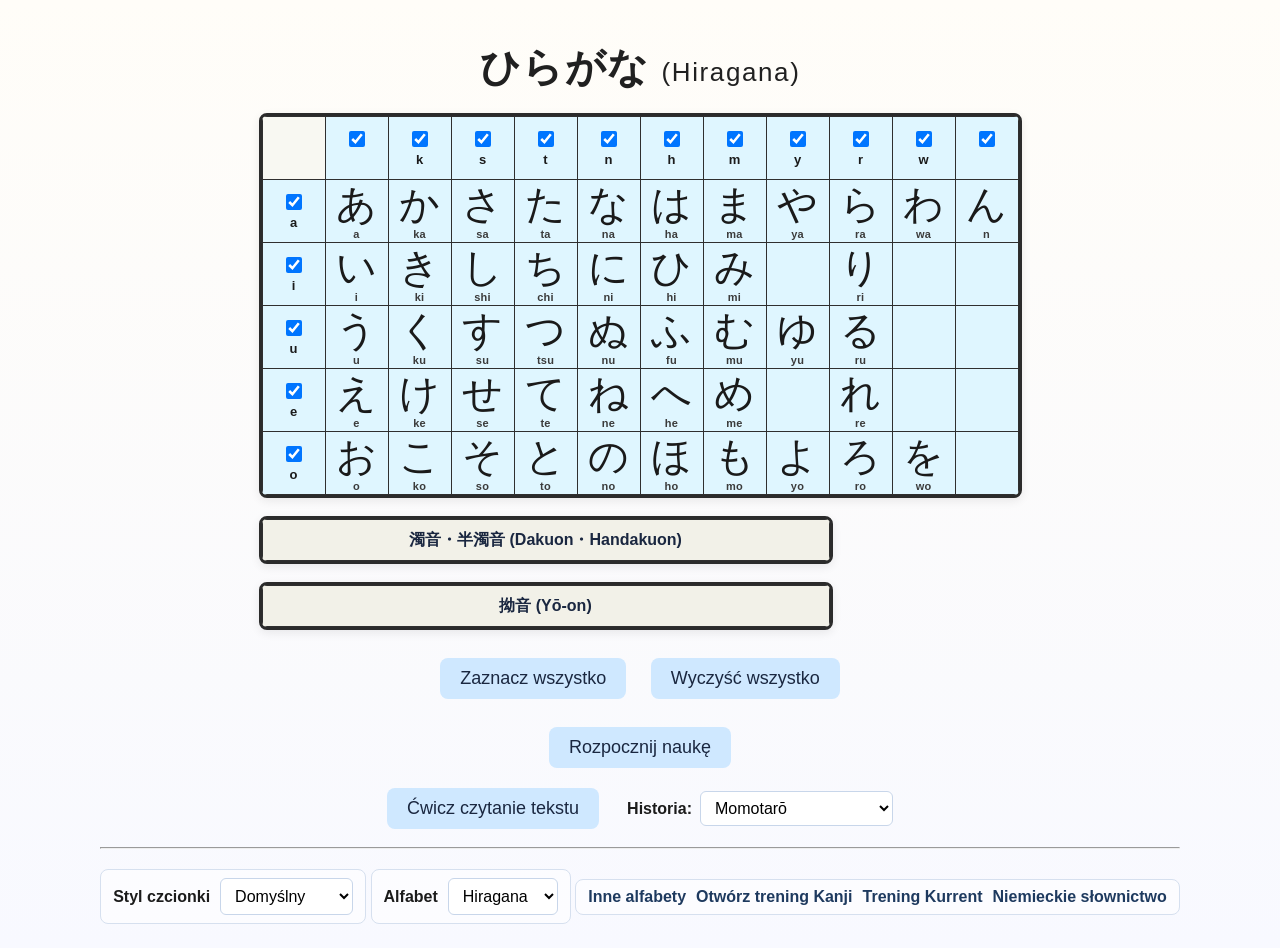
==== index.html @ 7f5a7259 "Extend Queen's Nephew story to 4, short chapters. Add new Kanji words from the story.  Can choose ho" ====
<!DOCTYPE html>
<html lang="pl">
<head>
    <meta charset="UTF-8">
    <title>Hiragana</title>
    <link rel="stylesheet" href="style.css">
</head>
<body class="font-style-default">
    <div class="page-shell">
        <h1>ひらがな <span>(Hiragana)</span></h1>

        <div id="selection-panel">
            <div id="table" aria-label="Hiragana table"></div>
            <div id="supplemental-tables"></div>

            <div class="table-actions">
                <button id="select-all" type="button">Zaznacz wszystko</button>
                <button id="clear-all" type="button">Wyczyść wszystko</button>
            </div>

            <button id="start">Rozpocznij naukę</button>
            <div class="reading-practice-controls">
                <button id="start-reading-practice" type="button">Ćwicz czytanie tekstu</button>
                <div id="reading-story-picker" class="reading-story-picker">
                    <label for="reading-story">Historia:</label>
                    <select id="reading-story"></select>
                    <div id="reading-foreign-names-picker" class="reading-foreign-names-picker" hidden>
                        <label for="reading-foreign-name-script">Wyrazy obce:</label>
                        <select id="reading-foreign-name-script">
                            <option value="hiragana">Hiragana</option>
                            <option value="katakana">Katakana</option>
                        </select>
                    </div>
                </div>
            </div>
        </div>

        <hr>

        <section id="reading-practice" class="reading-practice" aria-labelledby="reading-title" hidden>
            <h2 id="reading-title">Czytanie: Momotarō</h2>
            <p class="reading-disclaimer">
                Pamiętaj: は jako partykuła czyta się „wa”, へ — „e”, a を — „o”.
                Partykuły są pogrubione w tekście.
            </p>

            <div id="reading-active">
                <p id="reading-progress" aria-live="polite"></p>
                <div id="reading-line" class="reading-line" lang="ja"></div>
                <label for="reading-answer">Wpisz rōmaji tej linijki:</label>
                <input id="reading-answer" autocomplete="off" spellcheck="false">
                <p id="reading-feedback" role="status" aria-live="polite"></p>
                <button id="reading-submit" type="button">Dalej</button>
                <button id="reading-cancel" type="button">Zakończ czytanie</button>
            </div>

            <div id="reading-results" hidden>
                <h3 id="reading-results-title">Cały tekst</h3>
                <p id="reading-score"></p>
                <div id="reading-result-lines" lang="ja"></div>
                <p id="reading-source" class="reading-source"></p>
                <section class="reading-translation" aria-labelledby="reading-translation-title">
                    <h3 id="reading-translation-title">Tłumaczenie na polski</h3>
                    <p id="reading-translation" lang="pl"></p>
                </section>
                <button id="reading-repeat-chapter" type="button">Powtórz rozdział</button>
                <button id="reading-next-chapter" type="button">Przeczytaj następny rozdział</button>
                <button id="reading-back" type="button">Wróć do tabeli</button>
            </div>
        </section>

        <hr id="reading-divider" hidden>

        <div id="app" style="display:none;">
            <div id="char-box"></div>

            <input id="answer" placeholder="Podaj rōmaji" autocomplete="off" spellcheck="false">
            <button id="submit" type="button">Sprawdź</button>
            <button id="end-study" type="button">Zakończ naukę</button>
            <button id="repeat-study" type="button" style="display:none;">Powtórz</button>
            <button id="repeat-mistakes-study" type="button" style="display:none;">Powtórz tylko pomyłki</button>

            <div id="feedback"></div>

            <button id="continue" style="display:none;">Dalej</button>

            <hr>

            <button id="save">Zapisz postęp</button>
            <button id="load">Wczytaj postęp</button>
            <input type="file" id="fileInput" style="display:none;">
        </div>

        <div class="font-picker">
            <label for="font-style">Styl czcionki</label>
            <select id="font-style">
                <option value="default" selected>Domyślny</option>
                <option value="brush">Pędzel</option>
                <option value="elegant">Elegancki</option>
                <option value="modern">Nowoczesny</option>
            </select>
        </div>

        <div class="font-picker alphabet-picker">
            <label for="alphabet-type">Alfabet</label>
            <select id="alphabet-type">
                <option value="hiragana" selected>Hiragana</option>
                <option value="katakana">Katakana</option>
            </select>
        </div>

        <div class="font-picker">
            <a href="other-alphabets.html" class="nav-link">Inne alfabety</a>
            <a href="kanji.html" class="nav-link">Otwórz trening Kanji</a>
            <a href="kurrent.html" class="nav-link">Trening Kurrent</a>
            <a href="german.html" class="nav-link">Niemieckie słownictwo</a>
        </div>
    </div>

    <script src="common.js"></script>
    <script src="alphabets-common.js"></script>
    <script src="reading-vocabulary-data.js"></script>
    <script src="kana-data.js"></script>
    <script src="app.js"></script>
</body>
</html>
---- style.css ----
@import url('https://fonts.googleapis.com/css2?family=Caveat:wght@400;700&family=Cormorant+Garamond:wght@400;500;600;700&family=Yuji+Syuku&family=Noto+Sans+JP:wght@400;500;700&display=swap');

/* Wiegel Kurrent by Peter Wiegel; licensed under SIL OFL 1.1.
   See fonts/OFL-Wiegel-Kurrent.txt. */
@font-face {
    font-family: "WiegelKurrent";
    src: url("fonts/WiegelKurrent.ttf") format("truetype");
    font-weight: normal;
    font-style: normal;
    font-display: swap;
}

@font-face {
    font-family: "Shafarik";
    src: url("fonts/Shafarik-Regular.ttf") format("truetype");
    font-weight: 400;
    font-style: normal;
    font-display: swap;
}

:root {
    --page-font: "Segoe UI", "Hiragino Sans", "Yu Gothic", "Yu Mincho", Arial, sans-serif;
    --heading-font: "Hiragino Mincho Pro", "Yu Mincho", "MS Mincho", serif;
    --title-font: "Hiragino Mincho Pro", "Yu Mincho", "MS Mincho", serif;
    --hiragana-font: "Hiragino Mincho Pro", "Yu Mincho", "MS Mincho", serif;
    --label-font: "Segoe UI", "Hiragino Sans", Arial, sans-serif;
    --translit-font: "Segoe UI", "Hiragino Sans", Arial, sans-serif;
    --input-font: "Segoe UI", Arial, sans-serif;
}

body {
    font-family: var(--page-font);
    text-align: center;
    margin: 0;
    background: linear-gradient(180deg, #fffdf8 0%, #f8f9ff 100%);
    color: #1b1b1b;
}

body.font-style-default {
    --page-font: "Segoe UI", "Hiragino Sans", "Yu Gothic", "Yu Mincho", Arial, sans-serif;
    --heading-font: "Hiragino Mincho Pro", "Yu Mincho", "MS Mincho", serif;
    --title-font: "Hiragino Mincho Pro", "Yu Mincho", "MS Mincho", serif;
    --hiragana-font: "Hiragino Mincho Pro", "Yu Mincho", "MS Mincho", serif;
    --label-font: "Segoe UI", "Hiragino Sans", Arial, sans-serif;
    --translit-font: "Segoe UI", "Hiragino Sans", Arial, sans-serif;
    --input-font: "Segoe UI", Arial, sans-serif;
}

body.font-style-brush {
    --page-font: "Caveat", "Segoe UI", sans-serif;
    --heading-font: "Yuji Syuku", serif;
    --title-font: "Yuji Syuku", serif;
    --hiragana-font: "Yuji Syuku", serif;
    --label-font: "Caveat", "Segoe UI", sans-serif;
    --translit-font: "Caveat", "Segoe UI", sans-serif;
    --input-font: "Caveat", "Segoe UI", sans-serif;
}

body.font-style-elegant {
    --page-font: "Cormorant Garamond", Georgia, serif;
    --heading-font: "Yuji Syuku", serif;
    --title-font: "Yuji Syuku", serif;
    --hiragana-font: "Yuji Syuku", serif;
    --label-font: "Cormorant Garamond", Georgia, serif;
    --translit-font: "Cormorant Garamond", Georgia, serif;
    --input-font: "Cormorant Garamond", Georgia, serif;
}

body.font-style-modern {
    --page-font: "Noto Sans JP", "Segoe UI", Arial, sans-serif;
    --heading-font: "Noto Sans JP", "Segoe UI", sans-serif;
    --title-font: "Noto Sans JP", "Segoe UI", sans-serif;
    --hiragana-font: "Noto Sans JP", "Segoe UI", sans-serif;
    --label-font: "Noto Sans JP", "Segoe UI", sans-serif;
    --translit-font: "Noto Sans JP", "Segoe UI", sans-serif;
    --input-font: "Noto Sans JP", "Segoe UI", sans-serif;
}

.font-picker {
    display: inline-flex;
    align-items: center;
    gap: 10px;
    margin: 12px auto 0;
    padding: 8px 12px;
    border-radius: 8px;
    background: rgba(255,255,255,0.45);
    border: 1px solid #d6e0ef;
    font-size: 16px;
}

.font-picker label {
    font-weight: 600;
}

.alphabet-picker {
    margin-top: 8px;
}

.font-picker select {
    padding: 8px 10px;
    border-radius: 6px;
    border: 1px solid #c8d6ea;
    background: #fff;
    font-family: var(--input-font);
    font-size: 16px;
}

.nav-link {
    color: #1e3a5f;
    text-decoration: none;
    font-weight: 600;
}

.nav-link:hover {
    text-decoration: underline;
}

.page-shell {
    display: inline-block;
    margin-top: 28px;
    padding: 12px 18px 24px;
}

h1 {
    margin: 0 0 18px;
    font-size: 40px;
    font-weight: 700;
    color: #202020;
    letter-spacing: 0.04em;
    font-family: var(--title-font);
}

h1 span {
    font-size: 26px;
    font-weight: 500;
    font-family: var(--page-font);
}

#table,
#kanji-table {
    margin: 0 auto 18px;
    display: inline-block;
    border: 3px solid #2b2b2b;
    background: #f8f9ea;
    box-shadow: 0 3px 10px rgba(0, 0, 0, 0.08);
    border-radius: 8px;
    overflow: hidden;
    max-width: 100%;
}

#supplemental-tables {
    display: flex;
    flex-direction: column;
    align-items: flex-start;
    gap: 18px;
    width: 100%;
    margin: 0 auto 18px;
}

.supplemental-section {
    width: 100%;
    box-sizing: border-box;
    border: 3px solid #2b2b2b;
    border-radius: 8px;
    overflow: hidden;
    background: #f8f9ea;
    box-shadow: 0 3px 10px rgba(0, 0, 0, 0.08);
}

.supplemental-title {
    display: block;
    width: 100%;
    box-sizing: border-box;
    min-height: 42px;
    margin: 0;
    padding: 8px 12px;
    border: 1px solid #2f2f2f;
    border-radius: 0;
    background: #f2f1e8;
    font-family: var(--label-font);
    font-size: 16px;
    font-weight: 700;
    box-shadow: none;
}

.supplemental-title:hover {
    background: #e9e8df;
}

.supplemental-section:has(> .supplemental-title:active) {
    background: #2b2b2b;
}

.supplemental-table {
    width: 100%;
}

.supplemental-table th,
.supplemental-table td {
    width: auto;
    height: 58px;
}

.supplemental-table .corner-cell,
.supplemental-table .row-header {
    width: 82px;
}

.supplemental-table .supplemental-cell {
    font-size: 32px;
}

.supplemental-cell-multiple {
    display: flex;
    flex-direction: column;
    align-items: stretch;
    justify-content: space-around;
}

.supplemental-cell-multiple .supplemental-kana {
    flex: 0 0 auto;
    height: auto;
    gap: 0;
}

.supplemental-cell-multiple .kana-symbol {
    font-size: 21px;
}

.supplemental-cell-multiple .kana-translit {
    font-size: 9px;
}

.supplemental-kana.cell-selected {
    background-color: #dff6ff;
    border-radius: 4px;
}

.supplemental-kana .kana-symbol {
    font-size: 26px;
}

.supplemental-kana .kana-translit {
    font-size: 10px;
}

.youon-row-label {
    display: flex !important;
    align-items: center;
    justify-content: center;
    font-size: 18px;
    font-family: var(--hiragana-font);
}

.youon-mark {
    font-size: 13px;
    line-height: 1;
}

.youon-handakuten {
    margin-left: -0.45em;
}

.youon-small-kana {
    margin-left: 0em;
}

.supplemental-group-label {
    position: relative;
    background: #f2f1e8;
    padding: 0 !important;
    overflow: hidden;
}

.supplemental-group-label-text {
    position: absolute;
    top: 50%;
    left: 50%;
    display: flex;
    align-items: center;
    justify-content: space-around;
    font-family: var(--label-font);
    font-size: 14px;
    font-weight: 700;
    white-space: nowrap;
    transform: translate(-50%, -50%) rotate(-90deg);
    transform-origin: center;
}

.supplemental-group-heading th {
    height: 34px;
    background: #f2f1e8;
    font-family: var(--label-font);
    font-size: 14px;
}

.supplemental-empty {
    background: #f2f1e8 !important;
}

.hiragana-table {
    border-collapse: collapse;
    table-layout: fixed;
}

.linear-alphabet-table {
    margin: 0 auto;
}

.linear-alphabet-table .linear-position-header {
    width: 72px;
    background: #f2f1e8;
    font-family: var(--label-font);
}

.linear-alphabet-table .row-header {
    width: 82px;
}

.linear-alphabet-table .kana-symbol {
    font-size: 34px;
}

.alphabet-character-pair {
    display: flex;
    align-items: center;
    justify-content: center;
    gap: 2px;
    height: 100%;
}

.alphabet-character {
    display: flex;
    flex: 1 1 0;
    flex-direction: column;
    align-items: center;
    justify-content: center;
    gap: 4px;
    min-width: 0;
    height: 100%;
    margin: 0;
    padding: 2px;
    border: 0;
    border-radius: 0;
    background: transparent;
    color: inherit;
    font: inherit;
    cursor: pointer;
}

.alphabet-character:hover,
.alphabet-character.character-selected {
    background: #dff6ff;
}

.alphabet-character .kana-symbol {
    font-size: 28px;
    line-height: 1.1;
}

.alphabet-character .kana-translit {
    font-size: 9px;
}

.alphabet-answer-tools {
    align-items: center;
    justify-content: center;
    flex-wrap: wrap;
    gap: 6px;
    margin: 8px auto;
}

.alphabet-answer-tools .character-buttons {
    flex-wrap: wrap;
}

.alphabet-answer-tools .character-buttons button {
    min-width: 34px;
    padding: 6px 9px;
}

body.alphabet-church-slavonic .hiragana-cell,
body.alphabet-glagolitic-round .hiragana-cell,
body.alphabet-glagolitic-angular .hiragana-cell {
    font-family: "Noto Serif", "Noto Sans", "Segoe UI Symbol", serif;
}

body.alphabet-glagolitic-round .kana-symbol,
body.alphabet-glagolitic-round #char-box,
body.alphabet-glagolitic-round h1 {
    font-family: "Shafarik", serif;
}

body.alphabet-glagolitic-angular .kana-symbol,
body.alphabet-glagolitic-angular #char-box,
body.alphabet-glagolitic-angular h1 {
    font-family: "Shafarik", serif;
    font-feature-settings: "ss03" 1;
}

.hiragana-table th,
.hiragana-table td {
    border: 1px solid #2f2f2f;
    width: 62px;
    height: 62px;
    padding: 0;
    text-align: center;
    vertical-align: middle;
    background: #f8f8f2;
}

.corner-cell {
    width: 82px;
    background: #f2f1e8;
}

.column-header,
.row-header {
    background: #f2f1e8;
    font-weight: 600;
    font-family: var(--label-font);
}

.toggle {
    display: flex;
    flex-direction: column;
    align-items: center;
    justify-content: center;
    gap: 6px;
    width: 100%;
    height: 100%;
    font-size: 13px;
    line-height: 1;
    padding: 4px;
    box-sizing: border-box;
}

.toggle span {
    display: block;
    min-height: 1em;
}

.toggle .placeholder-label {
    visibility: hidden;
    pointer-events: none;
    user-select: none;
    min-height: 1em;
}

.toggle input {
    width: 16px;
    height: 16px;
    margin: 0;
    display: block;
}

.column-header .toggle,
.row-header .toggle {
    width: 100%;
    height: 100%;
    min-height: 100%;
}

.hiragana-cell {
    font-size: 40px;
    font-family: var(--hiragana-font);
    color: #1a1a1a;
    transition: background-color 0.2s ease;
}

.row-selected,
.column-header.col-selected,
.row-header.row-selected,
.hiragana-cell.row-selected,
.hiragana-cell.col-selected,
.hiragana-cell.cell-selected {
    background-color: #dff6ff !important;
}

.hiragana-cell {
    cursor: pointer;
}

.kana-stack {
    display: flex;
    flex-direction: column;
    align-items: center;
    justify-content: center;
    height: 100%;
    gap: 2px;
}

.kana-symbol {
    line-height: 1.1;
}

.kanji-symbol {
    font-size: 32px;
    line-height: 1.1;
    font-weight: 700;
    font-family: var(--hiragana-font);
}

.kana-translit {
    font-size: 11px;
    font-family: var(--translit-font);
    color: #3b3b3b;
    line-height: 1;
    letter-spacing: 0.02em;
    font-weight: 600;
}

#romaji-answer,
#meaning-answer,
#answer,
#kurrent-answer,
#vocabulary-answer {
    width: min(250px, 70vw);
    padding: 10px 12px;
    border-radius: 8px;
    border: 1px solid #d5ddeb;
    font-size: 18px;
    margin: 8px auto;
    display: block;
    font-family: var(--input-font);
}

.study-mode-panel {
    display: flex;
    align-items: center;
    justify-content: center;
    flex-wrap: nowrap;
    gap: 10px;
    width: fit-content;
    margin: 0 auto 10px;
    padding: 8px 12px;
    border-radius: 8px;
    background: rgba(255,255,255,0.45);
    border: 1px solid #d6e0ef;
    font-size: 16px;
}

.study-mode-pair {
    display: inline-flex;
    align-items: center;
    gap: 8px;
}

#selection-panel {
    display: flex;
    flex-direction: column;
    align-items: center;
}

.study-mode-panel select {
    padding: 8px 10px;
    border-radius: 6px;
    border: 1px solid #c8d6ea;
    background: #fff;
    font-family: var(--input-font);
    font-size: 16px;
}

.study-inputs {
    display: flex;
    flex-wrap: wrap;
    justify-content: center;
    gap: 12px;
    margin: 12px 0;
}

.kanji-choice-buttons {
    display: flex;
    justify-content: center;
    flex-wrap: wrap;
    gap: 12px;
    margin: 12px 0;
}

.kanji-choice-button {
    min-width: 88px;
    min-height: 74px;
    margin: 0;
    border: 1px solid #2f2f2f;
    background: #f8f8f2;
    font-family: var(--hiragana-font);
    font-size: 40px;
}

.kanji-choice-button.choice-correct {
    background: #d9f2dc;
}

.kanji-choice-button.choice-wrong {
    background: #f8d7da;
}

.kanji-meaning {
    font-size: 9px;
    color: #575757;
    line-height: 1.2;
    margin-top: 4px;
    font-family: var(--translit-font);
    font-weight: 600;
}

button {
    font-size: 18px;
    padding: 10px 20px;
    margin: 10px;
    border: none;
    border-radius: 8px;
    background: #cfe8ff;
    color: #1a2740;
    cursor: pointer;
    box-shadow: none;
    transition: background-color 0.15s ease, transform 0.05s ease;
}

button:hover {
    background: #b9ddff;
}

button:active {
    background: #a8d1ff;
    transform: translateY(1px);
}

.table-actions {
    margin-bottom: 8px;
}

#char-box {
    display: flex;
    flex-direction: column;
    align-items: center;
    justify-content: center;
    gap: 12px;
    min-height: 140px;
    font-size: 120px;
    margin: 20px;
}

.reading-practice {
    width: min(720px, 90vw);
    margin: 0 auto 20px;
    padding: 20px;
    box-sizing: border-box;
    border: 1px solid #d6e0ef;
    border-radius: 12px;
    background: rgba(255, 255, 255, 0.72);
}

.reading-practice h2,
.reading-practice h3 {
    margin: 8px 0 14px;
}

.reading-disclaimer {
    max-width: 620px;
    margin: 0 auto 20px;
    color: #414b5b;
}

.reading-practice-controls {
    display: flex;
    align-items: center;
    justify-content: center;
    flex-wrap: wrap;
    gap: 8px;
}

.reading-story-picker {
    display: inline-flex;
    align-items: center;
    gap: 8px;
    margin: 10px;
    font-weight: 600;
}

.reading-story-picker[hidden],
.reading-foreign-names-picker[hidden] {
    display: none;
}

.reading-story-picker select {
    padding: 7px 10px;
    border: 1px solid #c8d6ea;
    border-radius: 6px;
    background: #fff;
    font-family: var(--input-font);
    font-size: 16px;
}

.reading-foreign-names-picker {
    display: inline-flex;
    align-items: center;
    gap: 6px;
}

.reading-foreign-names-picker label {
    display: inline-flex;
    align-items: center;
    gap: 3px;
    font-weight: 400;
}

.reading-line {
    min-height: 2.2em;
    margin: 18px auto;
    font-family: var(--hiragana-font);
    font-size: clamp(28px, 5vw, 42px);
    line-height: 1.5;
    overflow-wrap: anywhere;
}

#reading-answer {
    display: block;
    width: min(420px, 80vw);
    margin: 8px auto 12px;
    padding: 10px 12px;
    border: 1px solid #c8d6ea;
    border-radius: 8px;
    font-family: var(--input-font);
    font-size: 18px;
}

#reading-feedback {
    min-height: 1.4em;
    margin: 8px;
    color: #9b2c2c;
}

.reading-result-line {
    margin: 14px 0;
    padding: 12px;
    border-radius: 8px;
    background: #f5f7fb;
    text-align: left;
}

.reading-result-hiragana {
    font-family: var(--hiragana-font);
    font-size: 24px;
    line-height: 1.5;
}

.reading-result-hiragana .has-reading-meaning {
    cursor: help;
}

.reading-verse-number {
    display: inline-block;
    margin-right: 8px;
    color: #52627a;
    font-family: var(--input-font);
    font-size: 14px;
    font-weight: 700;
    vertical-align: middle;
}

.reading-source {
    color: #5b6472;
    font-size: 14px;
    font-style: italic;
}

.reading-result-answer,
.reading-correction {
    margin: 6px 0 0;
    font-family: var(--input-font);
    font-size: 17px;
    overflow-wrap: anywhere;
}

.reading-correction {
    color: #b42318;
}

.reading-result-hiragana .is-incorrect {
    color: #b42318;
    text-decoration: underline wavy #b42318;
}

/* Kurrent script: the glyphs sit on the baseline and need generous line
   height, otherwise the descenders/long connecting strokes get clipped. */
.kurrent-text {
    font-family: "WiegelKurrent", var(--page-font);
    line-height: 1.5;
}

.kurrent-word {
    font-size: 0.55em;
    line-height: 1.5;
}

.deck-grid {
    display: grid;
    grid-template-columns: repeat(auto-fit, minmax(190px, 1fr));
    gap: 10px;
    margin: 0 auto 14px;
    max-width: 640px;
}

.deck-label {
    display: flex;
    align-items: center;
    gap: 8px;
    padding: 10px 12px;
    border: 1px solid #c8d6ea;
    border-radius: 8px;
    background: #f8f8f2;
    font-size: 16px;
    cursor: pointer;
    text-align: left;
}

.deck-label.deck-selected {
    background: #dff6ff;
    border-color: #7bb7d6;
}

.deck-label input {
    width: 16px;
    height: 16px;
    margin: 0;
    flex: 0 0 auto;
}

.deck-count {
    color: #575757;
    font-size: 13px;
}

.vocabulary-detail {
    margin-top: 8px;
    color: #575757;
    font-family: var(--translit-font);
    font-size: 14px;
}

.character-buttons {
    display: flex;
    justify-content: center;
    gap: 4px;
}

.character-buttons button {
    min-width: 42px;
    margin: 2px;
    padding: 6px 10px;
}

.font-note {
    font-size: 12px;
    color: #6a6a6a;
    margin: 14px 0 0;
}

.kurrent-translit {
    font-family: var(--translit-font);
    font-size: 11px;
    color: #3b3b3b;
    letter-spacing: 0.02em;
    font-weight: 600;
}

/* Siatka liter: kafelka para mała + wielka, bez podpisów.
   .page-shell jest inline-block i kurczy się do treści, więc kontener
   dostaje jawną szerokość - inaczej siatka zwija się do kilku kolumn. */
#kurrent-table {
    display: block;
    width: min(1100px, 94vw);
    margin: 0 auto 18px;
    border: 3px solid #2b2b2b;
    border-radius: 8px;
    background: #f2f1e8;
    box-shadow: 0 3px 10px rgba(0, 0, 0, 0.08);
    overflow: hidden;
}

.letter-grid {
    display: grid;
    grid-template-columns: repeat(auto-fill, minmax(58px, 1fr));
    gap: 3px;
    padding: 5px;
}

.letter-pair {
    display: flex;
    align-items: center;
    justify-content: center;
    gap: 8px;
    padding: 3px 4px;
    border: 1px solid #2f2f2f;
    border-radius: 5px;
    background: #f8f8f2;
    transition: background-color 0.2s ease;
}

.letter-form {
    display: flex;
    flex-direction: column;
    align-items: center;
    gap: 1px;
}

/* Podpis pod glifem: która litera to jest, a nie jak się czyta. */
.letter-name {
    font-family: var(--translit-font);
    font-size: 10px;
    font-weight: 600;
    color: #4b4b4b;
    letter-spacing: 0.02em;
    line-height: 1;
}

.letter-glyph {
    font-size: 24px;
    cursor: pointer;
    padding: 0 1px;
    border-radius: 3px;
    border: 1px solid transparent;
}

.letter-upper {
    color: #1a1a1a;
}

.letter-glyph.cell-selected {
    background: #dff6ff;
    border-color: #7bb7d6;
}

.letter-case-bar {
    display: flex;
    justify-content: center;
    gap: 18px;
    padding: 10px;
    border-top: 1px solid #2f2f2f;
    background: #f2f1e8;
}

.letter-case-bar .toggle {
    flex-direction: row;
    gap: 8px;
    font-size: 14px;
}

.prompt-main {
    font-size: 1em;
    line-height: 1;
}

.prompt-kanji {
    font-size: 30px;
    color: #4b4b4b;
    font-weight: 700;
    letter-spacing: 0.04em;
}

#feedback {
    margin: 20px;
    font-size: 20px;
}

input {
    font-size: 20px;
    padding: 10px;
    border: 1px solid #c8d6ea;
    border-radius: 6px;
    background: #fff;
    font-family: var(--input-font);
}
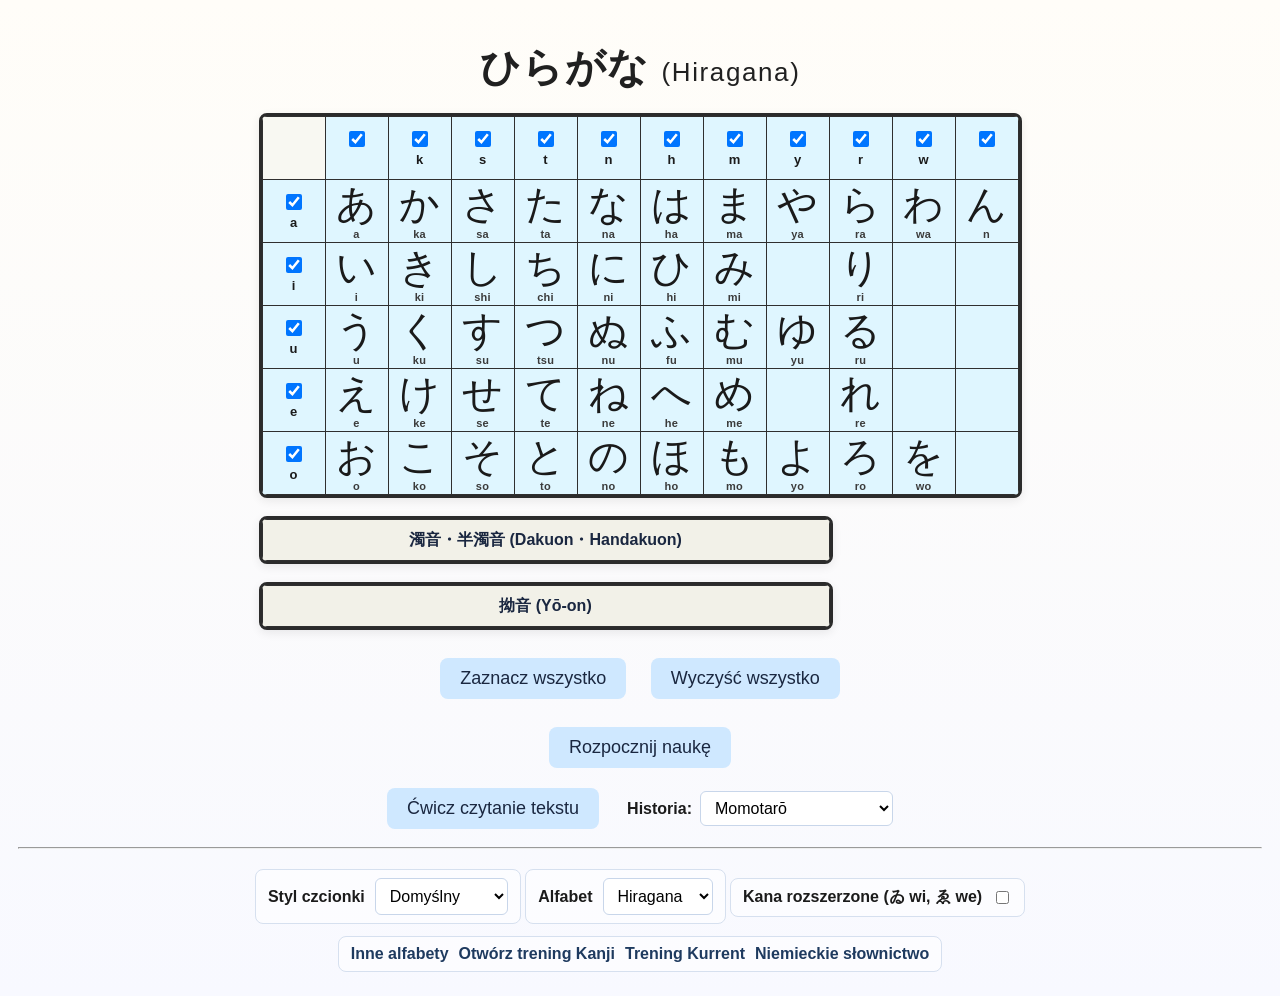
==== commit d09da010: "Add extended kana (wi, we)." ====
--- a/index.html
+++ b/index.html
@@ -110,6 +110,11 @@
         </div>
 
         <div class="font-picker">
+            <label id="extended-kana-label" for="extended-kana">Kana rozszerzone (ゐ wi, ゑ we)</label>
+            <input id="extended-kana" type="checkbox">
+        </div>
+
+        <div class="font-picker">
             <a href="other-alphabets.html" class="nav-link">Inne alfabety</a>
             <a href="kanji.html" class="nav-link">Otwórz trening Kanji</a>
             <a href="kurrent.html" class="nav-link">Trening Kurrent</a>
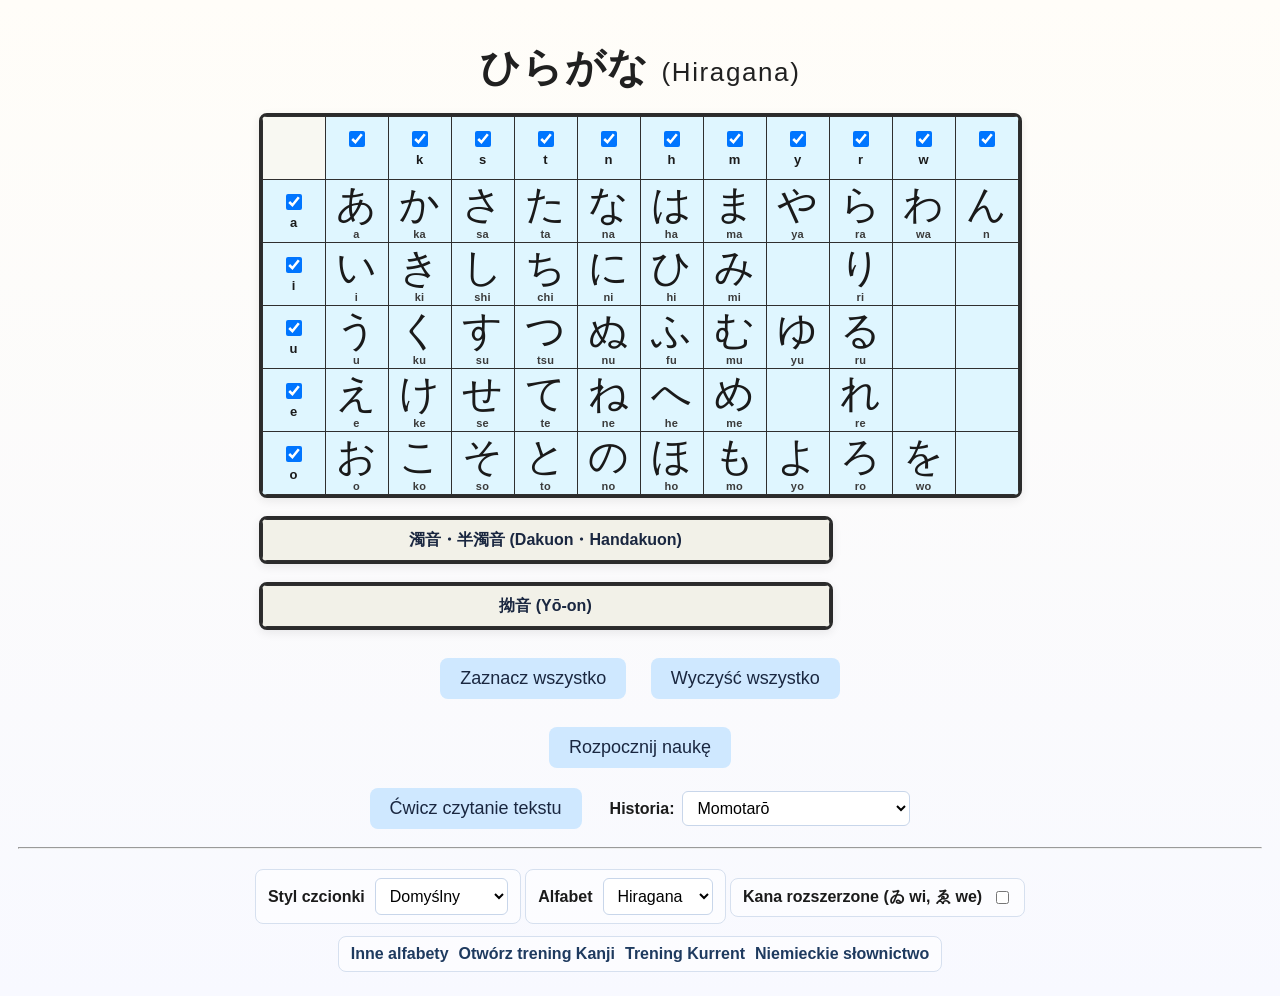
==== commit 812cf7c3: "Add new short story about a Japanese student." ====
--- a/index.html
+++ b/index.html
@@ -47,6 +47,9 @@
             <div id="reading-active">
                 <p id="reading-progress" aria-live="polite"></p>
                 <div id="reading-line" class="reading-line" lang="ja"></div>
+                <p id="reading-long-vowel-note" hidden>
+                    Znak ー wydłuża poprzednią samogłoskę, np. ケーキ: kēki (keeki).
+                </p>
                 <label for="reading-answer">Wpisz rōmaji tej linijki:</label>
                 <input id="reading-answer" autocomplete="off" spellcheck="false">
                 <p id="reading-feedback" role="status" aria-live="polite"></p>
@@ -59,10 +62,6 @@
                 <p id="reading-score"></p>
                 <div id="reading-result-lines" lang="ja"></div>
                 <p id="reading-source" class="reading-source"></p>
-                <section class="reading-translation" aria-labelledby="reading-translation-title">
-                    <h3 id="reading-translation-title">Tłumaczenie na polski</h3>
-                    <p id="reading-translation" lang="pl"></p>
-                </section>
                 <button id="reading-repeat-chapter" type="button">Powtórz rozdział</button>
                 <button id="reading-next-chapter" type="button">Przeczytaj następny rozdział</button>
                 <button id="reading-back" type="button">Wróć do tabeli</button>
--- a/style.css
+++ b/style.css
@@ -525,6 +525,10 @@
     font-family: var(--input-font);
 }
 
+#answer[hidden] {
+    display: none;
+}
+
 .study-mode-panel {
     display: flex;
     align-items: center;
@@ -771,6 +775,12 @@
     font-family: var(--input-font);
     font-size: 17px;
     overflow-wrap: anywhere;
+}
+
+.reading-verse-translation {
+    margin: 8px 0 0;
+    color: #414b5b;
+    font-size: 1rem;
 }
 
 .reading-correction {
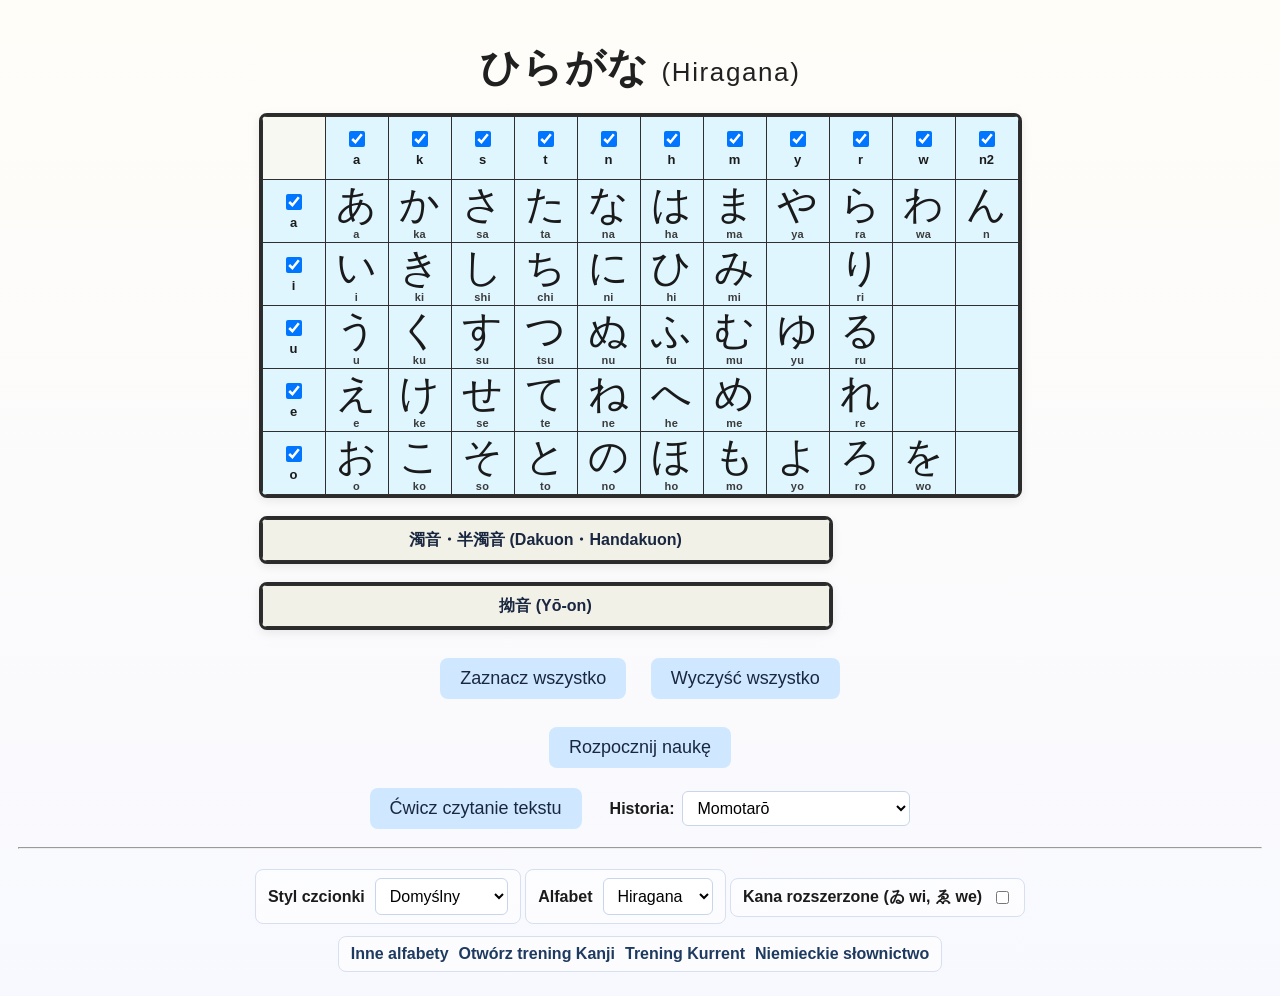
==== commit bf51b44b: "Initial (unfinished) changes for mobile devices." ====
--- a/index.html
+++ b/index.html
@@ -2,6 +2,7 @@
 <html lang="pl">
 <head>
     <meta charset="UTF-8">
+    <meta name="viewport" content="width=device-width, initial-scale=1">
     <title>Hiragana</title>
     <link rel="stylesheet" href="style.css">
 </head>
--- a/style.css
+++ b/style.css
@@ -237,6 +237,10 @@
 }
 
 .supplemental-kana .kana-symbol {
+    font-size: 40px;
+}
+
+.supplemental-kana .small-kana-symbol {
     font-size: 26px;
 }
 
@@ -982,3 +986,207 @@
     background: #fff;
     font-family: var(--input-font);
 }
+
+@media (max-width: 720px) {
+    .page-shell {
+        display: block;
+        width: min(100%, 640px);
+        margin-top: 18px;
+        padding: 10px 8px 20px;
+        box-sizing: border-box;
+    }
+
+    .font-picker,
+    .study-mode-panel,
+    .reading-practice-controls,
+    .reading-story-picker,
+    .reading-foreign-names-picker {
+        flex-wrap: wrap;
+    }
+
+    .font-picker {
+        width: min(100%, 420px);
+        justify-content: center;
+    }
+
+    .reading-practice {
+        width: min(100%, 720px);
+        padding: 16px 12px;
+    }
+
+    #selection-panel {
+        width: 100%;
+    }
+
+    #table,
+    #supplemental-tables {
+        display: block;
+        width: 100%;
+        max-width: 100%;
+        box-sizing: border-box;
+        overflow-x: auto;
+        -webkit-overflow-scrolling: touch;
+    }
+
+    #table {
+        box-sizing: border-box;
+    }
+
+    .hiragana-table,
+    .supplemental-table {
+        width: 100%;
+        min-width: 0;
+        table-layout: fixed;
+        border-spacing: 0;
+    }
+
+    .hiragana-table th,
+    .hiragana-table td {
+        box-sizing: border-box;
+        width: calc(100% / var(--mobile-column-count));
+        min-width: 0;
+        height: var(--mobile-cell-size);
+    }
+
+    .supplemental-table .corner-cell,
+    .supplemental-table .row-header {
+        width: calc(100% / var(--mobile-column-count));
+        min-width: 0;
+    }
+
+    .supplemental-table .supplemental-cell-multiple {
+        display: table-cell;
+    }
+
+    .supplemental-table .supplemental-kana {
+        height: auto;
+    }
+
+    .supplemental-table .toggle {
+        gap: 1px;
+        padding: 1px;
+        font-size: 10px;
+    }
+
+    .supplemental-table .toggle input {
+        width: 14px;
+        height: 14px;
+    }
+
+    .hiragana-table .kana-stack {
+        height: auto;
+    }
+
+    .hiragana-table .column-header .toggle,
+    .hiragana-table .row-header .toggle {
+        height: auto;
+        min-height: 0;
+    }
+
+    .hiragana-table .kana-symbol {
+        font-size: 30px;
+    }
+
+    .supplemental-table .supplemental-cell-multiple .kana-symbol {
+        font-size: 16px;
+    }
+
+    .supplemental-table .supplemental-cell-multiple .kana-translit {
+        font-size: 8px;
+    }
+
+    .supplemental-table[data-table-type="youon"] .kana-symbol {
+        font-size: clamp(12px, 4vw, 18px);
+    }
+
+    .supplemental-table[data-table-type="youon"] .kana-translit {
+        font-size: clamp(7px, 2.2vw, 9px);
+    }
+
+    .column-header,
+    .row-header,
+    .corner-cell {
+        font-size: 14px;
+    }
+
+    .supplemental-title {
+        white-space: nowrap;
+    }
+
+    .supplemental-section {
+        overflow: visible;
+    }
+
+    .supplemental-group-label {
+        position: static;
+        transform: none;
+        writing-mode: horizontal-tb;
+        background: #f2f1e8;
+    }
+
+    .supplemental-group-heading .supplemental-group-label {
+        height: 40px;
+        font-family: var(--label-font);
+        font-size: 14px;
+        font-weight: 700;
+        text-align: center;
+    }
+
+    .supplemental-group-label-text {
+        position: static;
+        display: inline-flex;
+        align-items: center;
+        justify-content: center;
+        gap: 4px;
+        width: auto;
+        height: auto;
+        transform: none;
+    }
+
+    .study-mode-panel {
+        width: min(100%, 380px);
+    }
+}
+
+@media (max-width: 480px) {
+    h1 {
+        font-size: clamp(28px, 9vw, 38px);
+    }
+
+    h1 span {
+        display: block;
+        font-size: clamp(18px, 5vw, 26px);
+        margin-top: 4px;
+    }
+
+    button {
+        padding: 10px 14px;
+        margin: 8px;
+    }
+
+    .font-picker,
+    .reading-story-picker,
+    .reading-foreign-names-picker {
+        gap: 8px;
+        font-size: 14px;
+    }
+
+    #char-box {
+        min-height: 110px;
+        font-size: clamp(78px, 28vw, 110px);
+        margin: 12px 8px;
+    }
+
+    #romaji-answer,
+    #meaning-answer,
+    #answer,
+    #kurrent-answer,
+    #vocabulary-answer,
+    #reading-answer {
+        width: min(100%, 260px);
+    }
+
+    .reading-line {
+        font-size: clamp(24px, 8vw, 36px);
+    }
+}
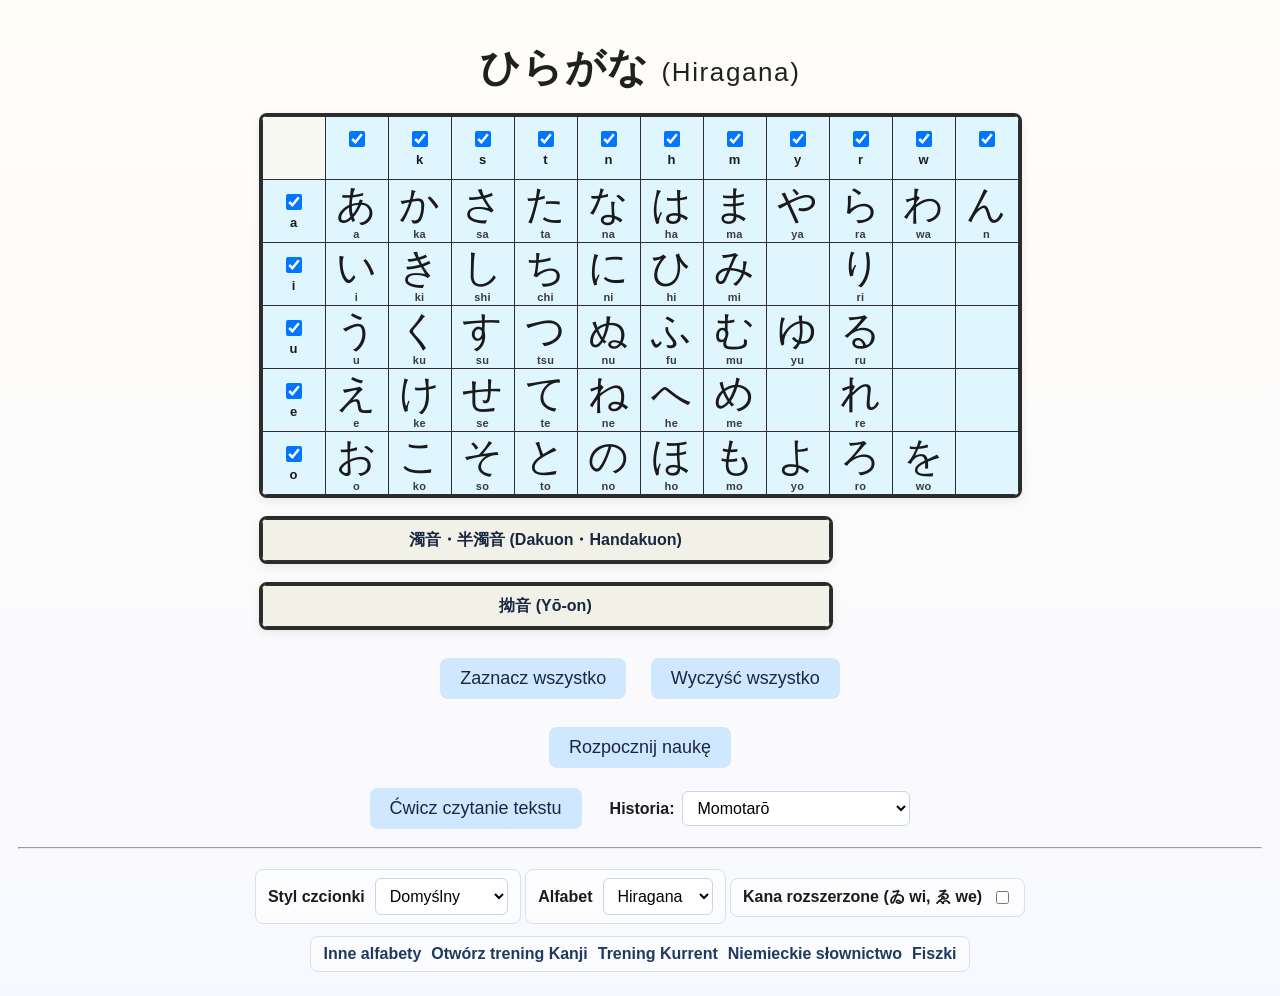
==== commit 7a574f1d: "Add page for training with custom flashcards." ====
--- a/index.html
+++ b/index.html
@@ -5,6 +5,7 @@
     <meta name="viewport" content="width=device-width, initial-scale=1">
     <title>Hiragana</title>
     <link rel="stylesheet" href="style.css">
+    <link rel="icon" href="data:image/svg+xml,%3Csvg xmlns='http://www.w3.org/2000/svg' viewBox='0 0 32 32'%3E%3Crect width='32' height='32' rx='6' fill='%232b2b2b'/%3E%3Ctext x='16' y='24' font-size='22' text-anchor='middle' fill='%23f8f9ea'%3E%E3%81%82%3C/text%3E%3C/svg%3E">
 </head>
 <body class="font-style-default">
     <div class="page-shell">
@@ -119,6 +120,7 @@
             <a href="kanji.html" class="nav-link">Otwórz trening Kanji</a>
             <a href="kurrent.html" class="nav-link">Trening Kurrent</a>
             <a href="german.html" class="nav-link">Niemieckie słownictwo</a>
+            <a href="flashcards.html" class="nav-link">Fiszki</a>
         </div>
     </div>
 
--- a/style.css
+++ b/style.css
@@ -518,7 +518,8 @@
 #meaning-answer,
 #answer,
 #kurrent-answer,
-#vocabulary-answer {
+#vocabulary-answer,
+#flashcard-answer {
     width: min(250px, 70vw);
     padding: 10px 12px;
     border-radius: 8px;
@@ -558,6 +559,10 @@
     display: flex;
     flex-direction: column;
     align-items: center;
+}
+
+#selection-panel[hidden] {
+    display: none;
 }
 
 .study-mode-panel select {
@@ -1034,6 +1039,7 @@
 
     .hiragana-table,
     .supplemental-table {
+        --mobile-kana-size: calc(var(--mobile-cell-size, 36px) * 0.75);
         width: 100%;
         min-width: 0;
         table-layout: fixed;
@@ -1065,12 +1071,27 @@
     .supplemental-table .toggle {
         gap: 1px;
         padding: 1px;
-        font-size: 10px;
+        font-size: 13px;
     }
 
     .supplemental-table .toggle input {
         width: 14px;
         height: 14px;
+    }
+
+    /* Youon kana labels (ゃ・ゅ・ょ, and the marked ゛゜ゃ…) appear as both row
+       and column headers on mobile, so give them the same kana-font treatment
+       as the desktop row labels instead of the generic UI font. */
+    .supplemental-table[data-table-type="youon"] .column-header .youon-small-kana,
+    .supplemental-table[data-table-type="youon"] .row-header .youon-small-kana {
+        font-family: var(--hiragana-font);
+        line-height: 1.1;
+    }
+
+    .supplemental-table[data-table-type="youon"] .column-header .youon-mark,
+    .supplemental-table[data-table-type="youon"] .row-header .youon-mark {
+        font-family: var(--hiragana-font);
+        line-height: 1;
     }
 
     .hiragana-table .kana-stack {
@@ -1083,12 +1104,56 @@
         min-height: 0;
     }
 
+    /* Kanji category headers are multi-word Polish labels squeezed into
+       the same equal-width columns as kana glyphs, so the text needs to
+       shrink and break mid-word to stay inside its column. */
+    #kanji-table .toggle {
+        gap: 2px;
+        padding: 3px 1px;
+        font-size: 8px;
+        line-height: 1.15;
+    }
+
+    #kanji-table .toggle span {
+        overflow-wrap: anywhere;
+        word-break: break-word;
+        hyphens: auto;
+    }
+
+    #kanji-table .toggle input {
+        width: 12px;
+        height: 12px;
+    }
+
+    /* Romaji and meaning labels under each kanji are also too wide for
+       the equal-width mobile columns, so they shrink and break mid-word
+       the same way the category headers do. */
+    #kanji-table .kana-stack {
+        gap: 1px;
+    }
+
+    #kanji-table .kanji-symbol {
+        font-size: 20px;
+    }
+
+    #kanji-table .kana-translit,
+    #kanji-table .kanji-meaning {
+        font-size: 8px;
+        overflow-wrap: anywhere;
+        word-break: break-word;
+        hyphens: auto;
+    }
+
+    #kanji-table .kanji-meaning {
+        margin-top: 1px;
+    }
+
     .hiragana-table .kana-symbol {
-        font-size: 30px;
+        font-size: var(--mobile-kana-size);
     }
 
     .supplemental-table .supplemental-cell-multiple .kana-symbol {
-        font-size: 16px;
+        font-size: calc(var(--mobile-kana-size) * 0.55);
     }
 
     .supplemental-table .supplemental-cell-multiple .kana-translit {
@@ -1096,7 +1161,11 @@
     }
 
     .supplemental-table[data-table-type="youon"] .kana-symbol {
-        font-size: clamp(12px, 4vw, 18px);
+        font-size: calc(var(--mobile-kana-size));
+    }
+
+    .supplemental-table[data-table-type="youon"] .small-kana-symbol {
+        font-size: calc(var(--mobile-kana-size) * 0.55);
     }
 
     .supplemental-table[data-table-type="youon"] .kana-translit {
@@ -1115,6 +1184,12 @@
 
     .supplemental-section {
         overflow: visible;
+    }
+
+    /* #supplemental-tables becomes display:block on mobile, which drops the
+       flex `gap`; re-create the desktop spacing between stacked sections. */
+    #supplemental-tables > .supplemental-section + .supplemental-section {
+        margin-top: 18px;
     }
 
     .supplemental-group-label {
@@ -1182,6 +1257,7 @@
     #answer,
     #kurrent-answer,
     #vocabulary-answer,
+    #flashcard-answer,
     #reading-answer {
         width: min(100%, 260px);
     }
